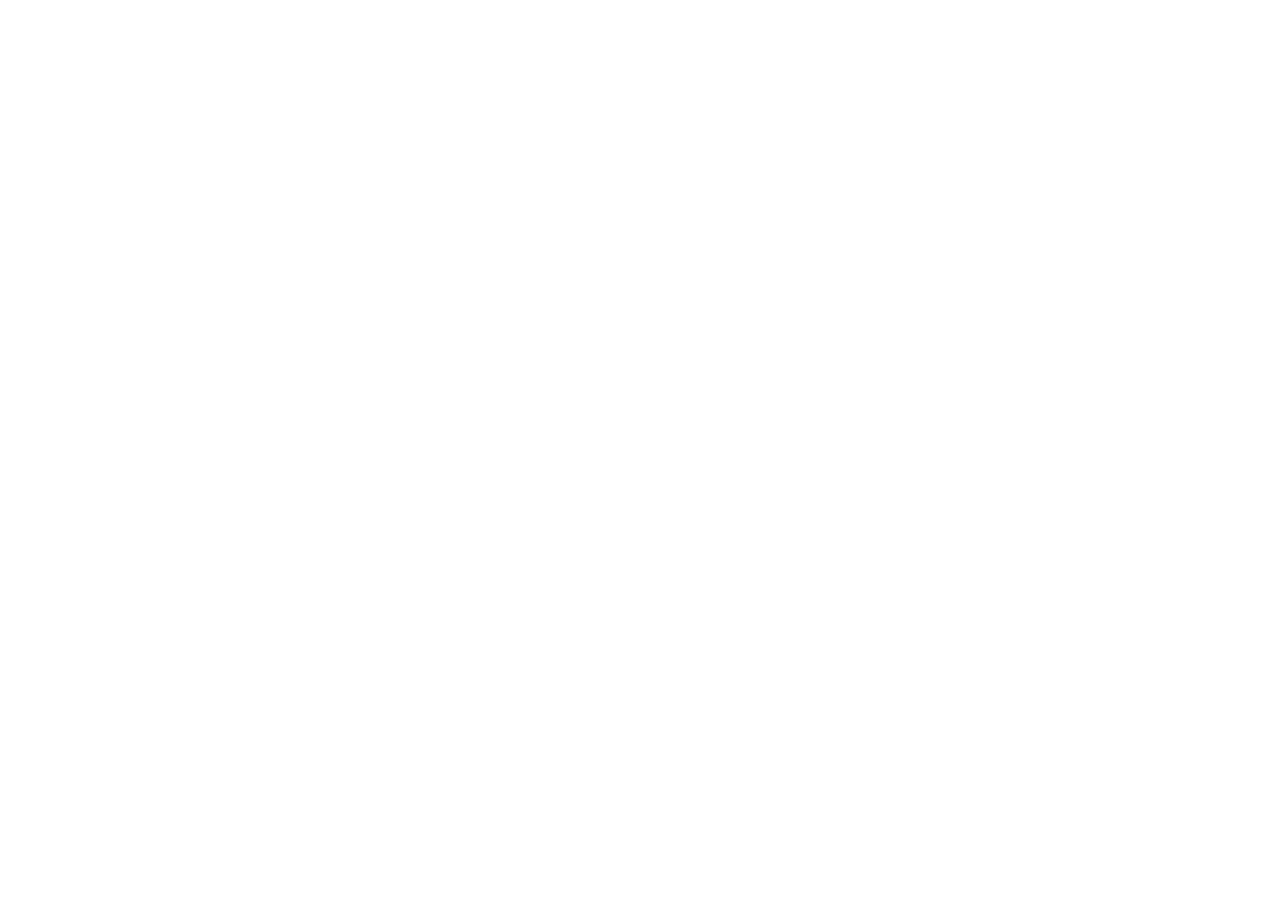
==== index.html @ c6c03e1d "Update index.html" ====
<!DOCTYPE html>
<!--[if lt IE 7]>      <html class="no-js lt-ie9 lt-ie8 lt-ie7"> <![endif]-->
<!--[if IE 7]>         <html class="no-js lt-ie9 lt-ie8"> <![endif]-->
<!--[if IE 8]>         <html class="no-js lt-ie9"> <![endif]-->
<!--[if gt IE 8]>      <html class="no-js"> <!<![endif]-->
<html>
    <head>
        <meta charset="utf-8">
        <meta http-equiv="X-UA-Compatible" content="IE=edge">
        <title></title>
        <meta name="description" content="">
        <meta name="viewport" content="width=device-width, initial-scale=1">
        <link rel="stylesheet" href="css/portfolio.css">
    </head>
    <body>
        

        <!--[if lt IE 7]>
            <p class="browsehappy">You are using an <strong>outdated</strong> browser. Please <a href="#">upgrade your browser</a> to improve your experience.</p>
        <![endif]-->
        
        <script src="" async defer></script>
    </body>
</html>
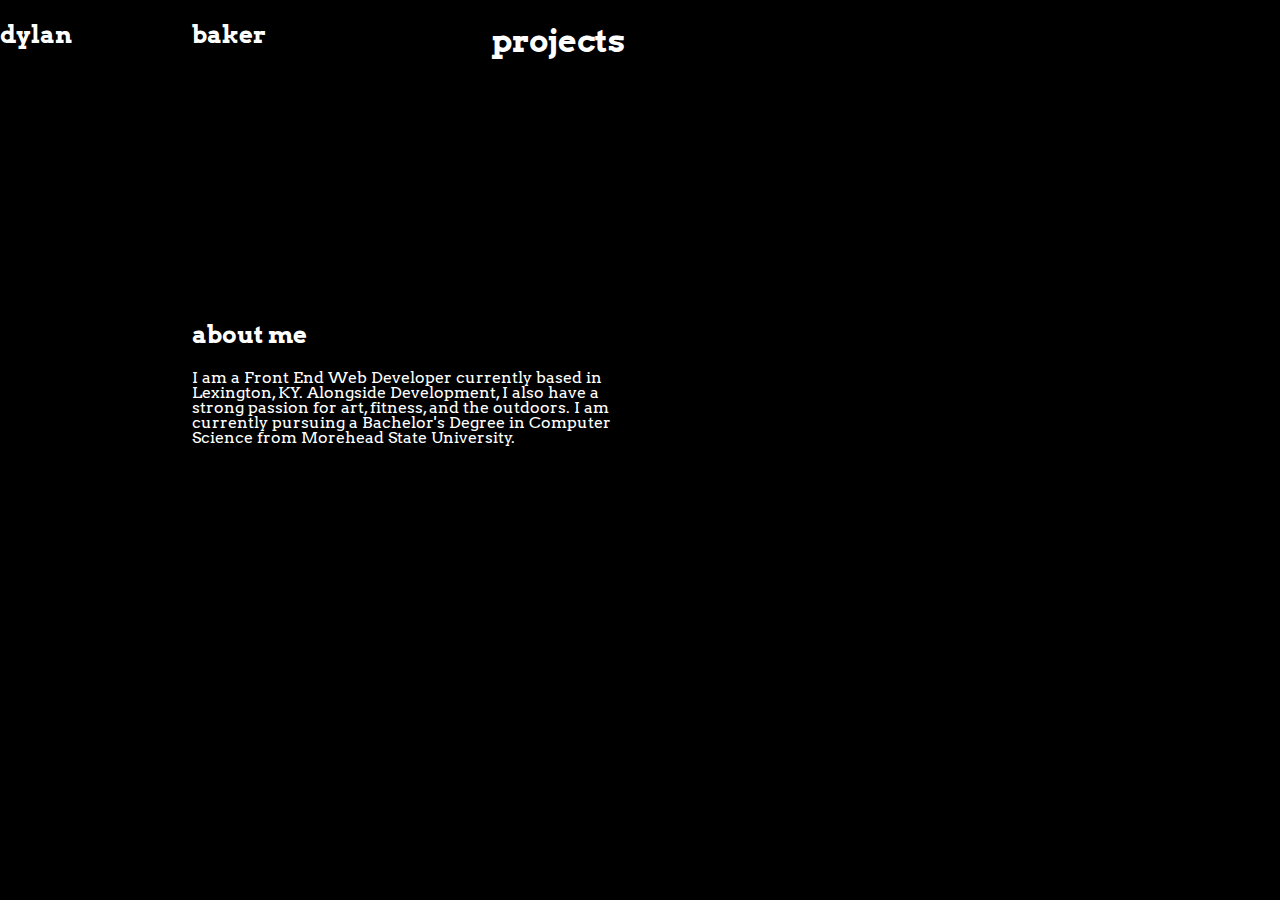
==== commit ca35423d: "Update index.html" ====
--- a/index.html
+++ b/index.html
@@ -10,10 +10,35 @@
         <title></title>
         <meta name="description" content="">
         <meta name="viewport" content="width=device-width, initial-scale=1">
+        <link href="https://fonts.googleapis.com/css2?family=Arvo:wght@400;700&display=swap" rel="stylesheet">
         <link rel="stylesheet" href="css/portfolio.css">
     </head>
     <body>
         
+        <div id="gridContainer">
+        
+            <h2 id="name1">dylan</h2>
+            <h2 id="name2">baker</h2>
+
+            <section id="about">
+                <h2>
+                    about me
+                </h2>
+                <p id="left"> 
+                    I am a Front End Web Developer currently based in Lexington, KY. Alongside Development, I also
+                    have a strong passion for art, fitness, and the outdoors. I am 
+                    currently pursuing a Bachelor's Degree in Computer Science from 
+                    Morehead State University.
+                </p>
+            </section>
+
+            <div id="blackContainer">
+            </div>
+
+            <section id="projects">
+                <h1> projects </h1>
+            </section>
+        </div>
 
         <!--[if lt IE 7]>
             <p class="browsehappy">You are using an <strong>outdated</strong> browser. Please <a href="#">upgrade your browser</a> to improve your experience.</p>
--- a/css/portfolio.css
+++ b/css/portfolio.css
@@ -0,0 +1,24 @@
+body {
+  margin: 0;
+  padding: 0;
+  background-color: black;
+  color: white;
+  font-family: 'Arvo', serif; }
+
+#gridContainer {
+  display: grid;
+  grid-template-columns: 15% 1fr 1fr 1fr 1fr 1fr 1fr 15%;
+  grid-template-rows: 1fr 1fr 1fr;
+  height: 100vh;
+  width: 100%; }
+  #gridContainer #about {
+    grid-area: 2 / 2 / 3 / 5; }
+    #gridContainer #about h1 {
+      font-size: 2rem;
+      margin: 0;
+      font-weight: 400; }
+    #gridContainer #about p {
+      font-size: 1rem;
+      line-height: 15px; }
+
+/*# sourceMappingURL=portfolio.css.map */
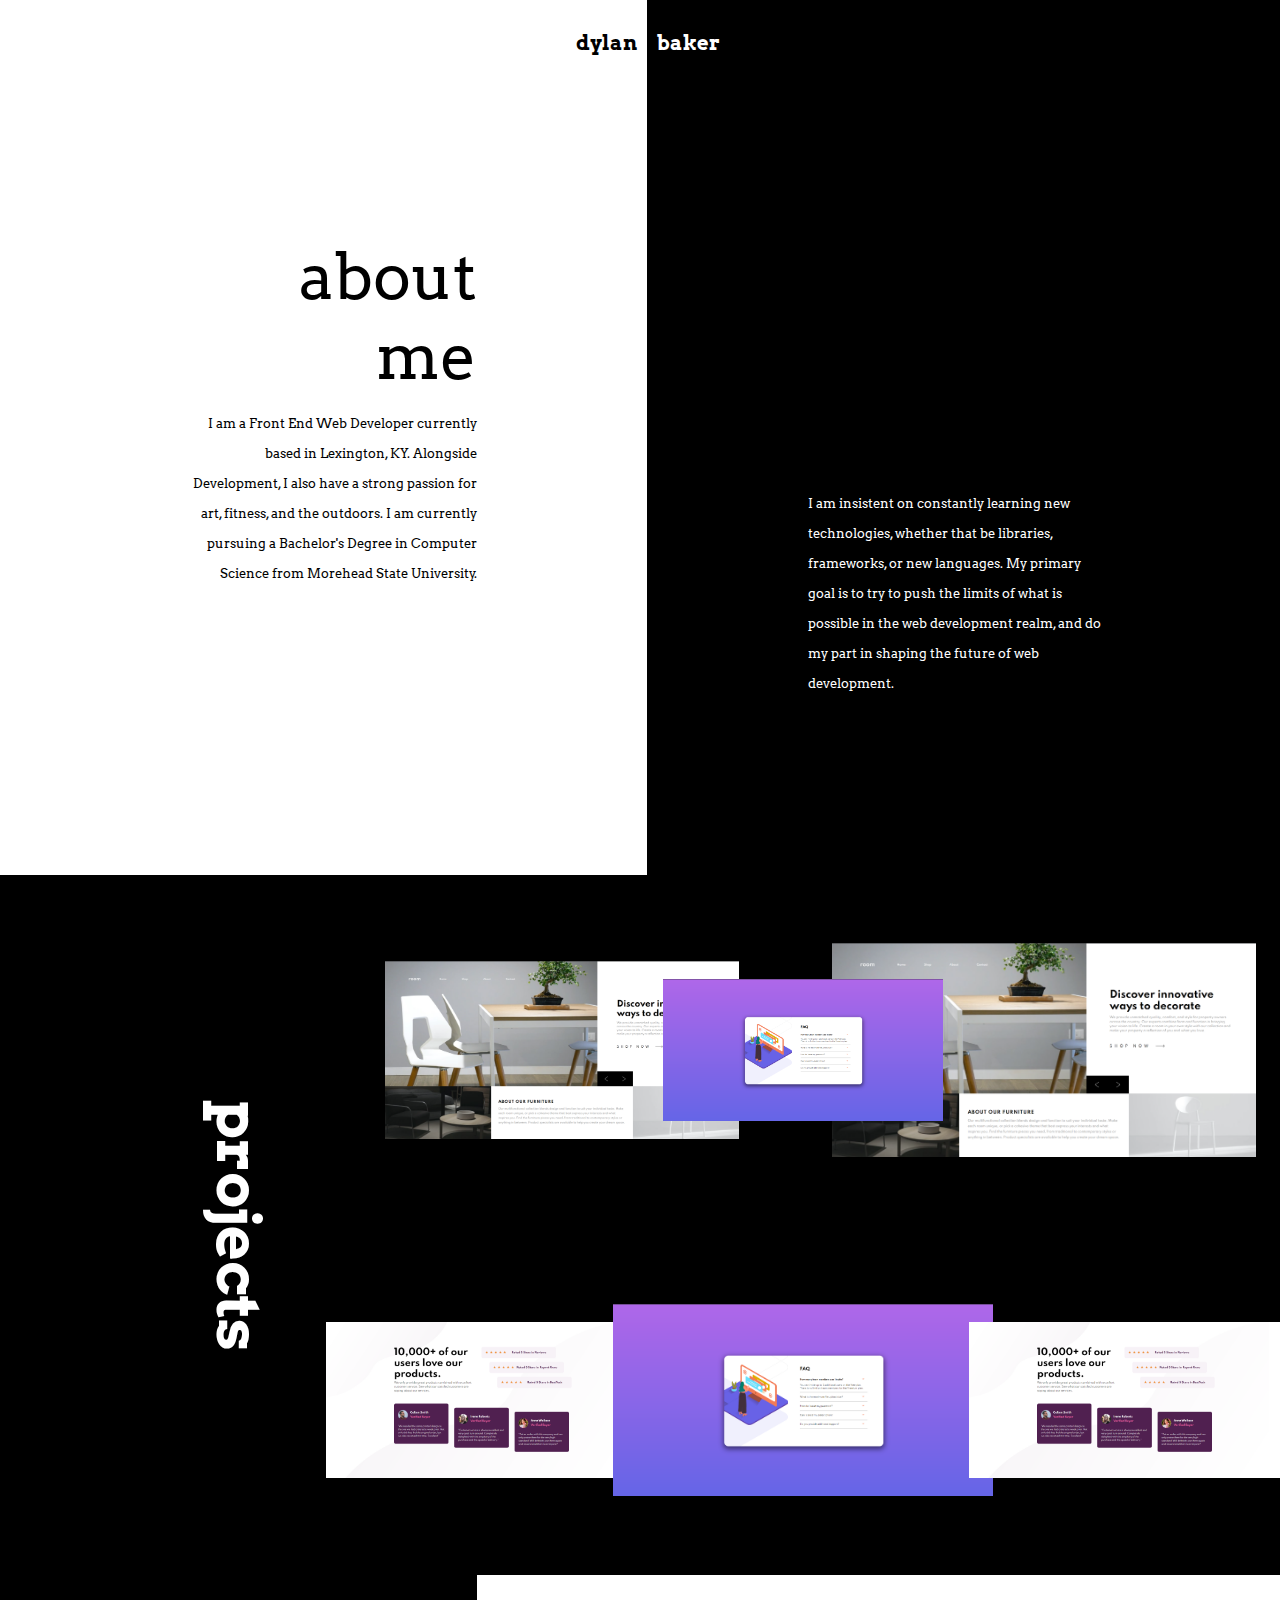
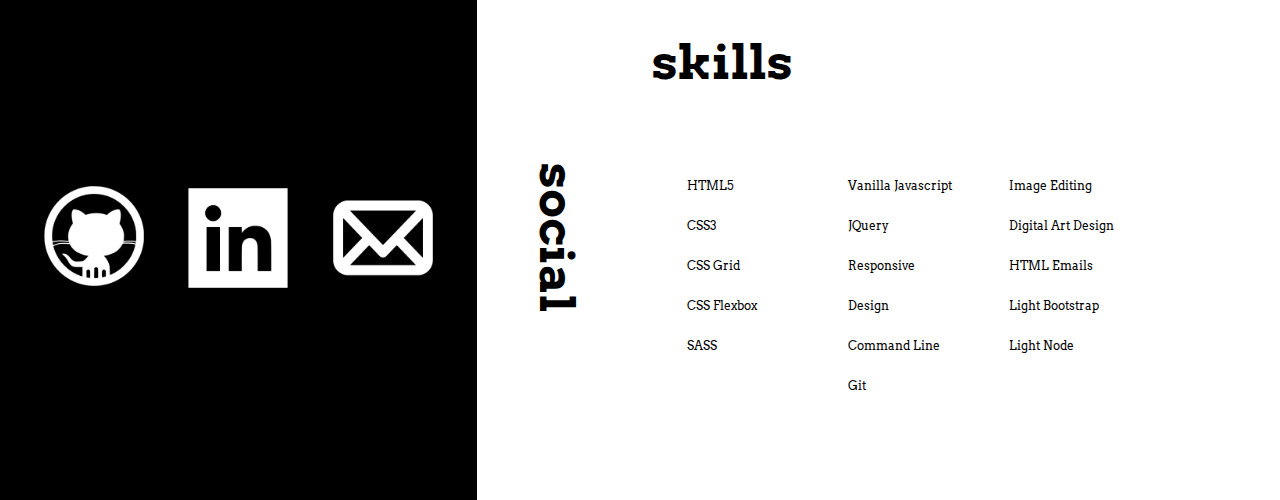
==== commit 025fbd71: "Finished most of desktop size" ====
--- a/index.html
+++ b/index.html
@@ -24,7 +24,7 @@
                 <h2>
                     about me
                 </h2>
-                <p id="left"> 
+                <p> 
                     I am a Front End Web Developer currently based in Lexington, KY. Alongside Development, I also
                     have a strong passion for art, fitness, and the outdoors. I am 
                     currently pursuing a Bachelor's Degree in Computer Science from 
@@ -32,12 +32,68 @@
                 </p>
             </section>
 
-            <div id="blackContainer">
-            </div>
+            <section id="about2">
+                <p> I am insistent on constantly learning new technologies, whether that be libraries,
+                    frameworks, or new languages. My primary goal is to try to push the limits of what is possible in the web development 
+                    realm, and do my part in shaping the future of web development.  </p>
+            </section> 
+
+            <div id="whiteContainer"></div>
+            <div id="blackContainer"></div>
+            <div id="blackContainer2"></div>
 
             <section id="projects">
                 <h1> projects </h1>
             </section>
+        
+            <img src="images/room.png" class="project" id="room">
+            <img src="images/socialproof.png" class="project" id="social">
+            <img src="images/Accordion Card.png" class="project" id="accard">
+            <img src="images/Accordion Card.png" class="project" id="accard2">
+            <img src="images/room.png" class="project" id="bnj">
+            <img src="images/socialproof.png" class="project" id="bbemail">
+
+            
+            <h2 id="skillstitle">skills</h2>
+
+            <section id="skills">
+                <ul>
+                    <li> HTML5  </li>
+                    <li> CSS3 </li>
+                    <li> CSS Grid</li>
+                    <li> CSS Flexbox </li>
+                    <li> SASS </li>
+                </ul>
+            </section>
+
+            <section id="skills2">
+                <ul>
+                    <li> Vanilla Javascript </li>
+                    <li> JQuery</li>
+                    <li> Responsive Design </li>
+                    <li> Command Line </li>
+                    <li> Git </li>
+                </ul>
+            </section>
+
+            <section id="skills3">
+                <ul>
+                    <li> Image Editing </li>
+                    <li> Digital Art Design </li>
+                    <li> HTML Emails</li>
+                    <li> Light Bootstrap </li>
+                    <li> Light Node </li>
+                </ul>
+            </section>
+
+            <h2 id="socialtitle"> social </h2>
+
+            <section id="socials">
+                <a href="https://github.com/Dbake34"><img src="images/ghub.png" id="ghub"></a>
+                <img src="images/lin.png" id="lin">
+                <img src="images/mail.png" id="mail">
+            </section>
+            
         </div>
 
         <!--[if lt IE 7]>
--- a/css/portfolio.css
+++ b/css/portfolio.css
@@ -1,24 +1,188 @@
 body {
   margin: 0;
   padding: 0;
-  background-color: black;
-  color: white;
   font-family: 'Arvo', serif; }
 
 #gridContainer {
   display: grid;
-  grid-template-columns: 15% 1fr 1fr 1fr 1fr 1fr 1fr 15%;
-  grid-template-rows: 1fr 1fr 1fr;
-  height: 100vh;
-  width: 100%; }
+  grid-template-columns: 1fr 1fr 1fr 1fr 1fr 1fr 1fr 1fr;
+  column-gap: 10px;
+  grid-template-rows: .25fr 1fr 1fr .25fr 1fr 1fr .5fr 1fr;
+  width: 100%;
+  height: 2100px; }
+  #gridContainer #name1 {
+    grid-area: 1 / 4 / 1 / 5;
+    font-size: 1.25rem;
+    margin-top: auto;
+    margin-bottom: auto;
+    text-align: right;
+    z-index: 1;
+    transition: 2s; }
+  #gridContainer #name2 {
+    grid-area: 1 / 5 / 1 / 6;
+    color: white;
+    font-size: 1.25rem;
+    margin-top: auto;
+    margin-bottom: auto;
+    text-align: left;
+    z-index: 1;
+    text-align: left;
+    padding-left: 10px;
+    transition: 2s; }
   #gridContainer #about {
-    grid-area: 2 / 2 / 3 / 5; }
-    #gridContainer #about h1 {
-      font-size: 2rem;
-      margin: 0;
-      font-weight: 400; }
+    margin-top: auto;
+    margin-bottom: auto;
+    grid-area: 2 / 2 / 4 / 4;
+    width: 100%; }
+    #gridContainer #about h2 {
+      text-align: right;
+      font-size: 4rem;
+      margin: 0 0 0 auto;
+      font-weight: 400;
+      width: 75%;
+      transition: 2s; }
     #gridContainer #about p {
-      font-size: 1rem;
-      line-height: 15px; }
+      font-size: .8rem;
+      line-height: 30px;
+      text-align: right;
+      width: 95%;
+      margin-left: auto;
+      margin-bottom: 50px;
+      transition: 2s; }
+  #gridContainer #about2 {
+    margin-top: auto;
+    margin-bottom: auto;
+    grid-area: 3 / 6 / 3 / 8;
+    width: 100%;
+    z-index: 1; }
+    #gridContainer #about2 p {
+      color: white;
+      font-size: .8rem;
+      line-height: 30px;
+      text-align: left;
+      width: 95%;
+      margin-right: auto;
+      margin-bottom: 50px;
+      transition: 2s; }
+
+#blackContainer {
+  grid-area: 1 / 5 / 7 / -1;
+  background-color: black;
+  z-index: 0; }
+
+#blackContainer2 {
+  grid-area: 5 / 1 / 7 / -1;
+  background-color: black; }
+
+#whiteContainer {
+  grid-area: 1 / 1 / 4 / 5; }
+
+#projects {
+  grid-area: 5 / 2 / 7 / 2;
+  color: white;
+  font-size: 30px;
+  font-weight: 400;
+  z-index: 1;
+  opacity: 1;
+  transition: 2s;
+  writing-mode: vertical-lr;
+  display: flex;
+  align-items: center;
+  justify-content: center; }
+
+.project:hover {
+  cursor: pointer;
+  opacity: .5;
+  transition: opacity .5s ease-in-out; }
+
+#room {
+  grid-area: 5 / 3 / 5 / 6;
+  z-index: 1;
+  width: 75%;
+  margin: auto;
+  object-fit: contain; }
+
+#accard {
+  grid-area: 5 / 5 / 5 / 7;
+  z-index: 2;
+  width: 90%;
+  margin: auto; }
+
+#social {
+  grid-area: 6 / 3 / 6 / 5;
+  z-index: 1;
+  width: 100%;
+  margin: auto; }
+
+#accard2 {
+  grid-area: 6 / 4 / 6 / 8;
+  z-index: 1;
+  width: 60%;
+  margin: auto; }
+
+#bnj {
+  grid-area: 5 / 6 / 5 / 9;
+  z-index: 1;
+  width: 90%;
+  margin: auto; }
+
+#bbemail {
+  grid-area: 6 / 7 / 6 / 9;
+  z-index: 1;
+  width: 100%;
+  margin: auto; }
+
+#socials {
+  grid-area: 7 / 2 / 7 / 5;
+  display: flex; }
+  #socials h2 {
+    writing-mode: vertical-lr;
+    text-align: right; }
+
+#skillstitle {
+  grid-area: 7 / 5 / 7 / 5;
+  font-size: 3rem;
+  margin: auto; }
+
+#skills {
+  grid-area: 8 / 5 / 10 / 5;
+  height: 100%; }
+  #skills ul {
+    list-style-type: none;
+    line-height: 40px; }
+
+#skills2 {
+  grid-area: 8/6/10/6; }
+  #skills2 ul {
+    list-style-type: none;
+    line-height: 40px; }
+
+#skills3 {
+  grid-area: 8/7/10/7; }
+  #skills3 ul {
+    list-style-type: none;
+    line-height: 40px; }
+
+#socials {
+  grid-area: 7 / 1 / 10 / 4;
+  background-color: black;
+  display: flex;
+  flex-direction: row;
+  align-items: center;
+  justify-content: space-evenly; }
+  #socials img {
+    width: 100px;
+    height: 100px; }
+
+#socialtitle {
+  grid-area: 7 / 4 /  10 / 4;
+  writing-mode: vertical-lr;
+  text-align: center;
+  font-size: 3rem;
+  z-index: 1; }
+
+@media screen and (max-width: 1500px) {
+  li {
+    font-size: 12px; } }
 
 /*# sourceMappingURL=portfolio.css.map */
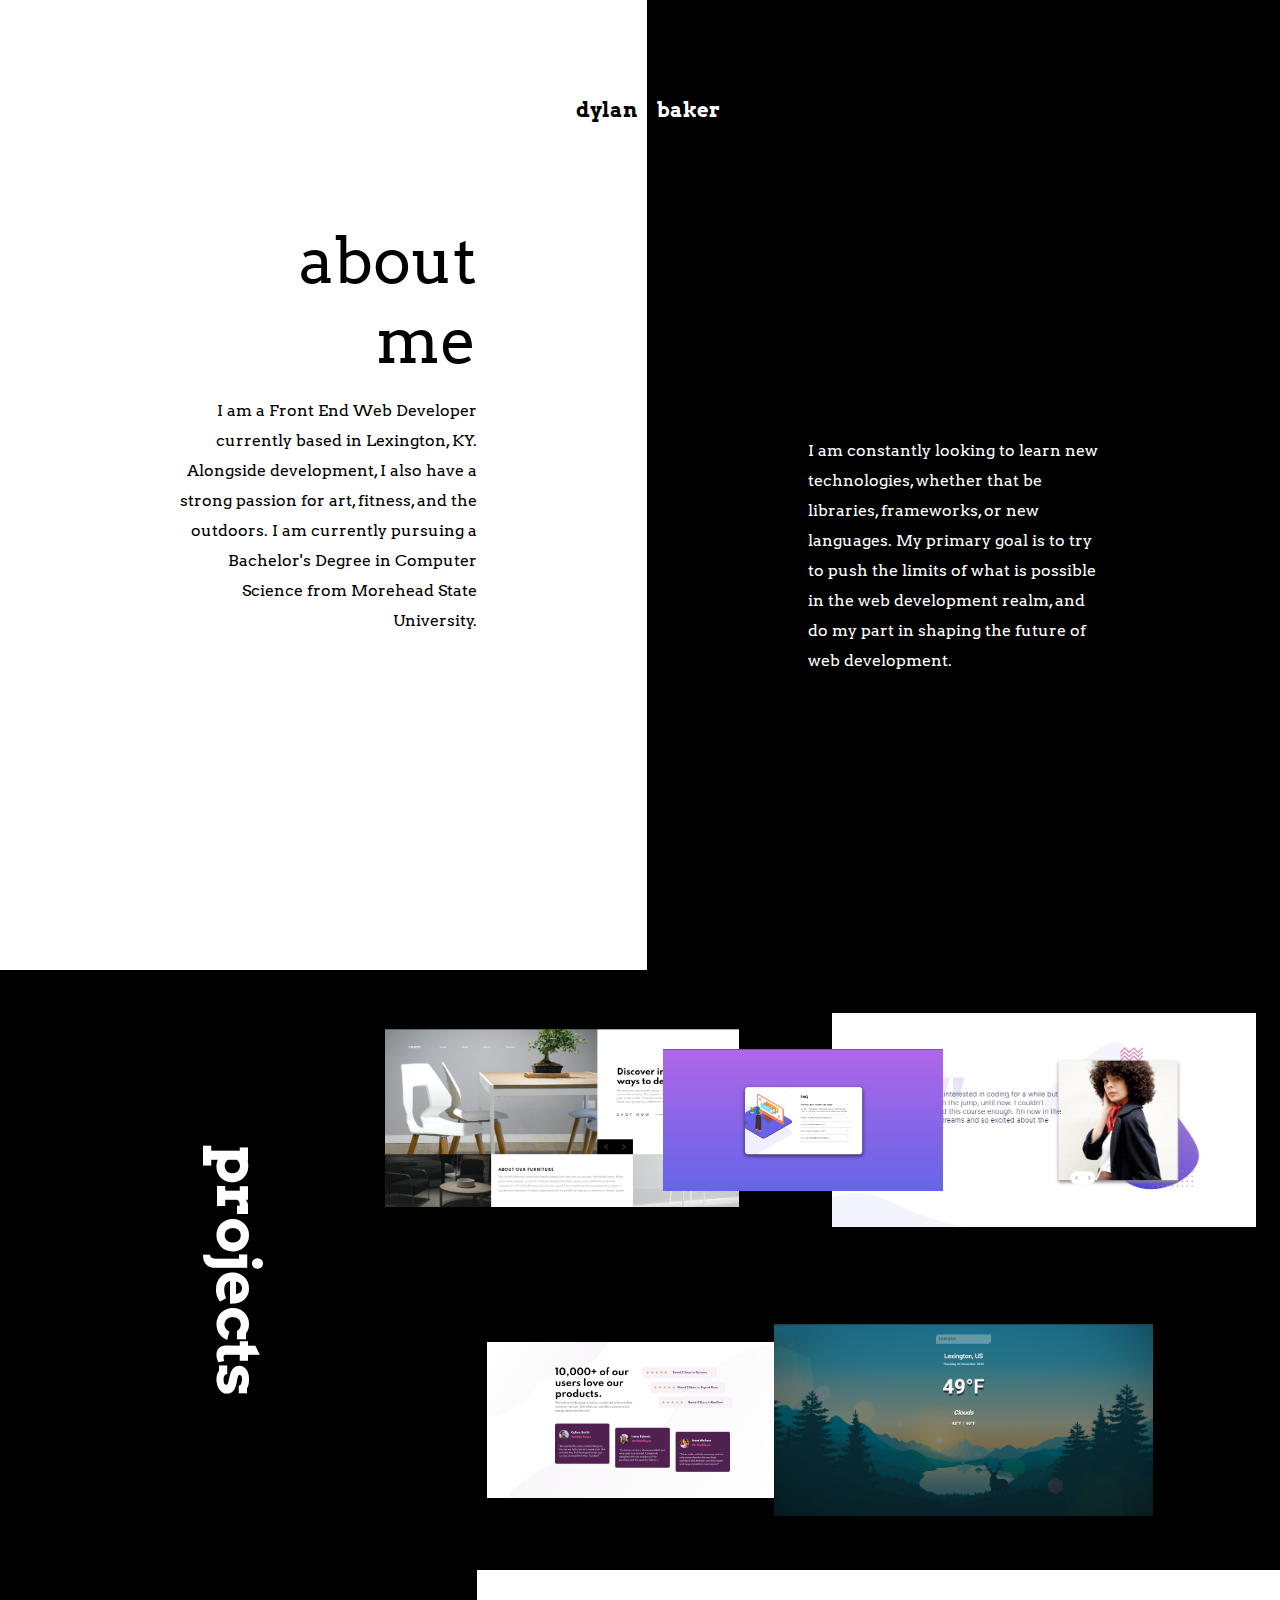
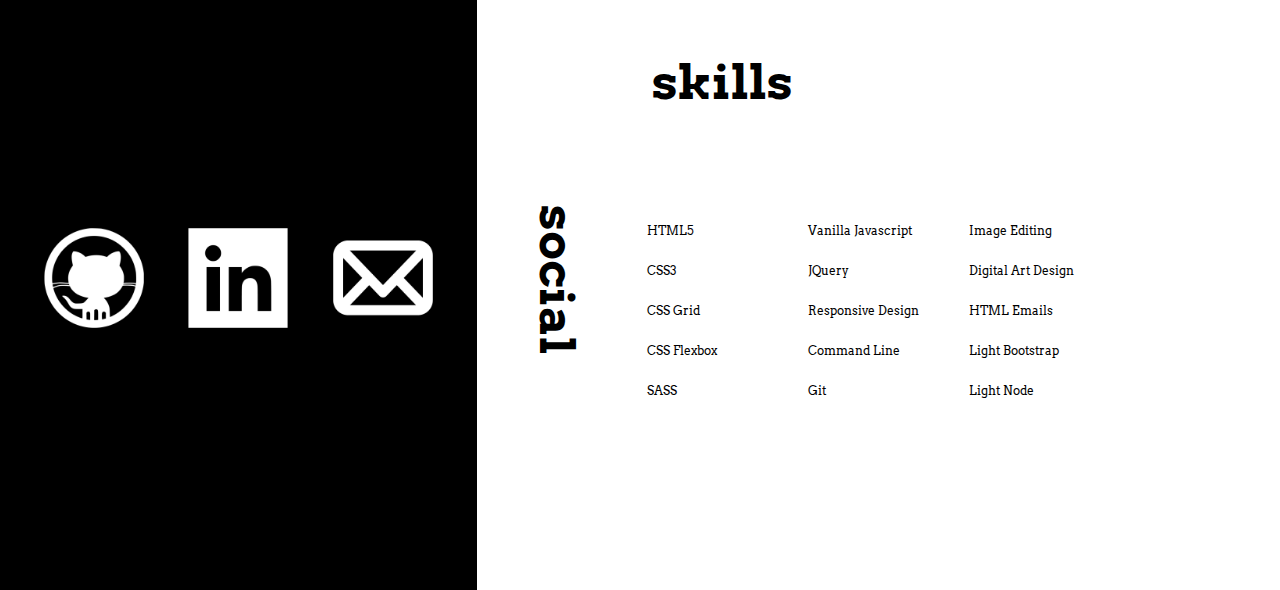
==== commit f7b4c1cb: "." ====
--- a/index.html
+++ b/index.html
@@ -25,7 +25,7 @@
                     about me
                 </h2>
                 <p> 
-                    I am a Front End Web Developer currently based in Lexington, KY. Alongside Development, I also
+                    I am a Front End Web Developer currently based in Lexington, KY. Alongside development, I also
                     have a strong passion for art, fitness, and the outdoors. I am 
                     currently pursuing a Bachelor's Degree in Computer Science from 
                     Morehead State University.
@@ -33,7 +33,7 @@
             </section>
 
             <section id="about2">
-                <p> I am insistent on constantly learning new technologies, whether that be libraries,
+                <p> I am constantly looking to learn new technologies, whether that be libraries,
                     frameworks, or new languages. My primary goal is to try to push the limits of what is possible in the web development 
                     realm, and do my part in shaping the future of web development.  </p>
             </section> 
@@ -45,13 +45,12 @@
             <section id="projects">
                 <h1> projects </h1>
             </section>
-        
-            <img src="images/room.png" class="project" id="room">
+
+            <a id="room" href="room.html"><img src="images/room.png" class="project"></a>
             <img src="images/socialproof.png" class="project" id="social">
             <img src="images/Accordion Card.png" class="project" id="accard">
-            <img src="images/Accordion Card.png" class="project" id="accard2">
-            <img src="images/room.png" class="project" id="bnj">
-            <img src="images/socialproof.png" class="project" id="bbemail">
+            <img src="images/testslider.png" class="project" id="testslider">
+            <img src="images/weather.png" class="project" id="weather">
 
             
             <h2 id="skillstitle">skills</h2>
@@ -90,8 +89,8 @@
 
             <section id="socials">
                 <a href="https://github.com/Dbake34"><img src="images/ghub.png" id="ghub"></a>
-                <img src="images/lin.png" id="lin">
-                <img src="images/mail.png" id="mail">
+                <a href="https://www.linkedin.com/in/dylan-baker-072078a2/"><img src="images/lin.png" id="lin"></a>
+                <a href="mailto:dbake3452@gmail.com"><img src="images/mail.png" id="mail"></a>
             </section>
             
         </div>
@@ -101,5 +100,5 @@
         <![endif]-->
         
         <script src="" async defer></script>
-    </body>
+    </body>`
 </html>--- a/css/portfolio.css
+++ b/css/portfolio.css
@@ -1,15 +1,22 @@
 body {
   margin: 0;
   padding: 0;
-  font-family: 'Arvo', serif; }
+  font-family: 'Arvo', serif;
+  height: 2000px; }
 
 #gridContainer {
   display: grid;
-  grid-template-columns: 1fr 1fr 1fr 1fr 1fr 1fr 1fr 1fr;
+  grid-template-columns: repeat(8, 1fr);
   column-gap: 10px;
-  grid-template-rows: .25fr 1fr 1fr .25fr 1fr 1fr .5fr 1fr;
+  grid-template-rows: 220px 200px 200px 350px 300px 300px 225px 225px 170px;
   width: 100%;
-  height: 2100px; }
+  height: 100%; }
+  @media only screen and (max-width: 1200px) {
+    #gridContainer {
+      grid-template-columns: 5% 45% 45% 5%;
+      grid-template-rows: .5fr 1fr 1fr 1fr 1fr 1fr 1fr .5fr .5fr .25fr .75fr;
+      height: 3000px;
+      column-gap: 0; } }
   #gridContainer #name1 {
     grid-area: 1 / 4 / 1 / 5;
     font-size: 1.25rem;
@@ -18,6 +25,10 @@
     text-align: right;
     z-index: 1;
     transition: 2s; }
+    @media only screen and (max-width: 1200px) {
+      #gridContainer #name1 {
+        grid-area: 1 / 2 / 1 / 2;
+        padding-right: 5px; } }
   #gridContainer #name2 {
     grid-area: 1 / 5 / 1 / 6;
     color: white;
@@ -29,11 +40,19 @@
     text-align: left;
     padding-left: 10px;
     transition: 2s; }
+    @media only screen and (max-width: 1200px) {
+      #gridContainer #name2 {
+        grid-area: 1 / 3 / 1 / 3;
+        color: black;
+        padding-left: 5px; } }
   #gridContainer #about {
     margin-top: auto;
     margin-bottom: auto;
     grid-area: 2 / 2 / 4 / 4;
     width: 100%; }
+    @media only screen and (max-width: 1200px) {
+      #gridContainer #about {
+        grid-area: 2 / 2 / 2 / 4; } }
     #gridContainer #about h2 {
       text-align: right;
       font-size: 4rem;
@@ -41,41 +60,63 @@
       font-weight: 400;
       width: 75%;
       transition: 2s; }
+      @media only screen and (max-width: 1200px) {
+        #gridContainer #about h2 {
+          text-align: center; } }
     #gridContainer #about p {
-      font-size: .8rem;
+      font-size: 1rem;
       line-height: 30px;
       text-align: right;
       width: 95%;
       margin-left: auto;
       margin-bottom: 50px;
       transition: 2s; }
+      @media only screen and (max-width: 1200px) {
+        #gridContainer #about p {
+          text-align: left; } }
   #gridContainer #about2 {
     margin-top: auto;
     margin-bottom: auto;
     grid-area: 3 / 6 / 3 / 8;
     width: 100%;
     z-index: 1; }
+    @media only screen and (max-width: 1200px) {
+      #gridContainer #about2 {
+        grid-area: 3 / 2 / 3 / 4; } }
     #gridContainer #about2 p {
       color: white;
-      font-size: .8rem;
+      font-size: 1rem;
       line-height: 30px;
       text-align: left;
       width: 95%;
       margin-right: auto;
       margin-bottom: 50px;
       transition: 2s; }
+      @media only screen and (max-width: 1200px) {
+        #gridContainer #about2 p {
+          text-align: right;
+          margin: auto; } }
 
 #blackContainer {
   grid-area: 1 / 5 / 7 / -1;
   background-color: black;
   z-index: 0; }
+  @media only screen and (max-width: 1200px) {
+    #blackContainer {
+      grid-area: 3 / 1 / 4 / 5; } }
 
 #blackContainer2 {
   grid-area: 5 / 1 / 7 / -1;
   background-color: black; }
+  @media only screen and (max-width: 1200px) {
+    #blackContainer2 {
+      grid-area: 5 / 1 / 8 / 5; } }
 
 #whiteContainer {
   grid-area: 1 / 1 / 4 / 5; }
+  @media only screen and (max-width: 1200px) {
+    #whiteContainer {
+      display: none; } }
 
 #projects {
   grid-area: 5 / 2 / 7 / 2;
@@ -85,10 +126,20 @@
   z-index: 1;
   opacity: 1;
   transition: 2s;
-  writing-mode: vertical-lr;
   display: flex;
   align-items: center;
   justify-content: center; }
+  @media only screen and (max-width: 1200px) {
+    #projects {
+      grid-area: 4 / 2 / 4 / 4;
+      color: black;
+      writing-mode: sideways-lr; } }
+  #projects h1 {
+    writing-mode: vertical-lr; }
+  #projects p {
+    width: 100%;
+    writing-mode: sideways-lr;
+    font-size: 1rem; }
 
 .project:hover {
   cursor: pointer;
@@ -96,41 +147,68 @@
   transition: opacity .5s ease-in-out; }
 
 #room {
+  display: inline-block;
   grid-area: 5 / 3 / 5 / 6;
   z-index: 1;
   width: 75%;
   margin: auto;
   object-fit: contain; }
+  #room img {
+    width: 100%; }
+  @media only screen and (max-width: 1200px) {
+    #room {
+      grid-area: 5 / 1 / 5 / 3;
+      width: 100%; } }
 
 #accard {
+  display: inline-block;
   grid-area: 5 / 5 / 5 / 7;
   z-index: 2;
   width: 90%;
   margin: auto; }
+  #accard img {
+    width: 100%; }
+  @media only screen and (max-width: 1200px) {
+    #accard {
+      grid-area: 5 / 3 / 5 / 5;
+      width: 100%; } }
 
 #social {
-  grid-area: 6 / 3 / 6 / 5;
+  display: inline-block;
+  grid-area: 6 / 4 / 6 / 6;
   z-index: 1;
   width: 100%;
   margin: auto; }
-
-#accard2 {
-  grid-area: 6 / 4 / 6 / 8;
+  #social img {
+    width: 100%; }
+  @media only screen and (max-width: 1200px) {
+    #social {
+      grid-area: 6 / 2 / 6 / 4;
+      width: 75%; } }
+
+#weather {
+  display: inline-block;
+  grid-area: 6 / 5 / 6 / 9;
   z-index: 1;
   width: 60%;
   margin: auto; }
-
-#bnj {
+  @media only screen and (max-width: 1200px) {
+    #weather {
+      grid-area: 7 / 1 / 7 / 3;
+      width: 100%; } }
+
+#testslider {
+  display: inline-block;
   grid-area: 5 / 6 / 5 / 9;
   z-index: 1;
   width: 90%;
   margin: auto; }
-
-#bbemail {
-  grid-area: 6 / 7 / 6 / 9;
-  z-index: 1;
-  width: 100%;
-  margin: auto; }
+  #testslider img {
+    width: 100%; }
+  @media only screen and (max-width: 1200px) {
+    #testslider {
+      grid-area: 7 / 3 / 7 / 5;
+      width: 100%; } }
 
 #socials {
   grid-area: 7 / 2 / 7 / 5;
@@ -143,25 +221,48 @@
   grid-area: 7 / 5 / 7 / 5;
   font-size: 3rem;
   margin: auto; }
+  @media only screen and (max-width: 1200px) {
+    #skillstitle {
+      grid-area: 8 / 1 / 8 / 5;
+      text-align: center;
+      width: 100%; } }
 
 #skills {
-  grid-area: 8 / 5 / 10 / 5;
-  height: 100%; }
+  grid-area: 8 / 5 / 10 / 5; }
+  @media only screen and (max-width: 1200px) {
+    #skills {
+      grid-area: 9 / 1 / 9 / 3;
+      margin: auto;
+      text-align: right; } }
   #skills ul {
     list-style-type: none;
-    line-height: 40px; }
+    line-height: 40px;
+    padding: 0; }
 
 #skills2 {
   grid-area: 8/6/10/6; }
+  @media only screen and (max-width: 1200px) {
+    #skills2 {
+      grid-area: 9 / 2 / 9 / 4;
+      margin: auto;
+      text-align: center;
+      width: 25%; } }
   #skills2 ul {
     list-style-type: none;
-    line-height: 40px; }
+    line-height: 40px;
+    padding: 0; }
 
 #skills3 {
   grid-area: 8/7/10/7; }
+  @media only screen and (max-width: 1200px) {
+    #skills3 {
+      grid-area: 9 / 3 / 9 / 5;
+      margin: auto;
+      text-align: left; } }
   #skills3 ul {
     list-style-type: none;
-    line-height: 40px; }
+    line-height: 40px;
+    padding: 0; }
 
 #socials {
   grid-area: 7 / 1 / 10 / 4;
@@ -170,6 +271,9 @@
   flex-direction: row;
   align-items: center;
   justify-content: space-evenly; }
+  @media only screen and (max-width: 1200px) {
+    #socials {
+      grid-area: 11 / 1 / 11 / 5; } }
   #socials img {
     width: 100px;
     height: 100px; }
@@ -180,6 +284,9 @@
   text-align: center;
   font-size: 3rem;
   z-index: 1; }
+  @media only screen and (max-width: 1200px) {
+    #socialtitle {
+      display: none; } }
 
 @media screen and (max-width: 1500px) {
   li {
